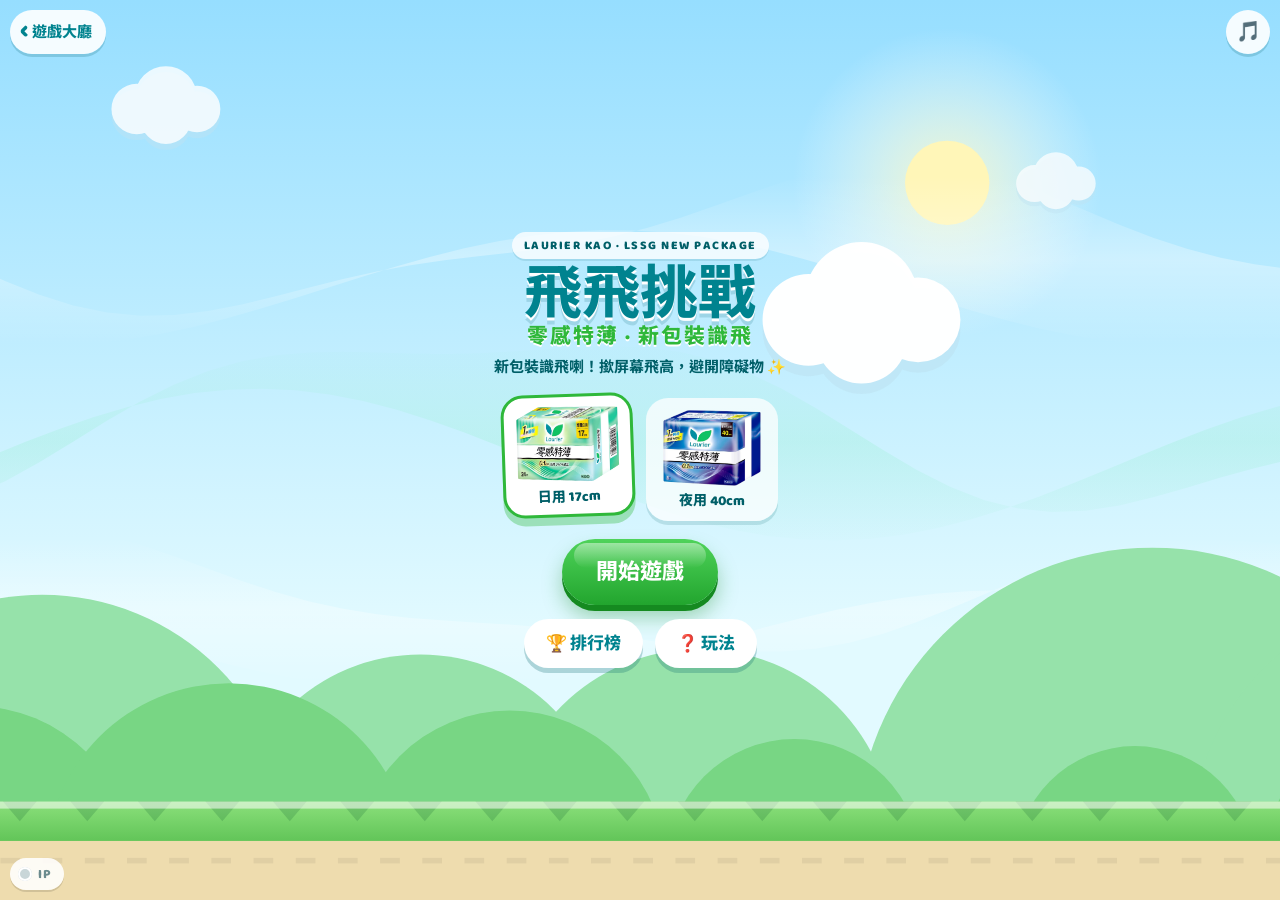
==== fly/index.html @ 9c2f4441 "排行榜每月 1 號重新計，累計積分全年保留 Co-Authored-By: Claude Opus 5.5 <noreply@anthropic.com> Claude-Session: https:" ====
<!doctype html>
<html lang="zh-HK">
<head>
<meta charset="utf-8">
<meta name="viewport" content="width=device-width,initial-scale=1,maximum-scale=1,user-scalable=no,viewport-fit=cover">
<meta name="theme-color" content="#b9ecff">
<title>Laurier 零感特薄 飛飛挑戰</title>
<meta name="description" content="Laurier KAO LSSG New Package 小遊戲：撳屏幕令新包裝飛高，避開障礙物，挑戰排行榜！">
<meta property="og:title" content="Laurier 零感特薄 飛飛挑戰">
<meta property="og:description" content="撳屏幕令 Laurier 新包裝飛高，避開障礙物，衝入十大排行榜！">
<meta property="og:image" content="../shared/assets/new1.png?v=3">
<link rel="icon" href="../shared/assets/leaf.png?v=3">
<link rel="apple-touch-icon" href="../shared/assets/leaf.png?v=3">
<link rel="preconnect" href="https://fonts.googleapis.com">
<link rel="preconnect" href="https://fonts.gstatic.com" crossorigin>
<link href="https://fonts.googleapis.com/css2?family=Baloo+2:wght@600;800&family=Noto+Sans+HK:wght@500;700;900&display=swap" rel="stylesheet">
<link rel="stylesheet" href="../shared/common.css?v=13">
<link rel="stylesheet" href="../shared/ip.css?v=13">
<script src="../shared/ip.js?v=13"></script>
<link rel="stylesheet" href="style.css?v=13">
</head>
<body>
<div class="bubbles" aria-hidden="true"></div>
<canvas id="game" aria-label="遊戲畫面"></canvas>

<a class="home-btn" id="lobby" href="../">遊戲大廳</a>
<button class="icon-btn" id="mute" type="button">🎵</button>

<!-- HUD -->
<div id="hud" hidden>
  <div class="hud-score" id="score">0</div>
  <div class="hud-tip" id="tip">撳屏幕飛高！</div>
</div>

<!-- Home -->
<section class="screen" id="home">
  <img class="ip-art ip-mascot" data-ip-art="mascot.png" alt="">
  <span class="eyebrow">Laurier KAO · LSSG New Package</span>
  <h1 class="game-title">飛飛挑戰<small>零感特薄 · 新包裝識飛</small></h1>
  <p class="tagline">新包裝識飛喇！撳屏幕飛高，避開障礙物 ✨</p>

  <div class="pick" role="radiogroup" aria-label="揀角色">
    <button type="button" class="pick-item on" data-skin="new1" role="radio" aria-checked="true">
      <img src="../shared/assets/new1.png?v=3" alt="零感特薄 17cm 新包裝"><span>日用 17cm</span>
    </button>
    <button type="button" class="pick-item" data-skin="new2" role="radio" aria-checked="false">
      <img src="../shared/assets/new2.png?v=3" alt="零感特薄 40cm 新包裝"><span>夜用 40cm</span>
    </button>
  </div>

  <button class="btn pulse" id="play" type="button">開始遊戲</button>
  <div class="btn-row">
    <button class="btn ghost" id="openLb" type="button">🏆 排行榜</button>
    <button class="btn ghost" id="openHow" type="button">❓ 玩法</button>
  </div>
</section>

<!-- Game over -->
<section class="screen" id="over" hidden>
  <div class="card pop">
    <h2 id="overTitle">Game Over</h2>
    <div class="sub">今次得分</div>
    <div class="big-score" id="finalScore">0</div>
    <div class="sub" id="bestLine">最佳：0</div>

    <form class="submit-form" id="submitForm" novalidate>
      <div class="fields">
        <label for="nick">改個暱稱儲存分數（之後每局自動儲存）</label>
        <input id="nick" name="nick" type="text" maxlength="12" autocomplete="nickname" placeholder="例如：Laurier仔">
        <button class="btn teal small" type="submit">儲存分數 🏆</button>
      </div>
      <p class="form-msg"></p>
    </form>

    <div class="btn-row">
      <button class="btn small" id="again" type="button">再玩一次</button>
      <button class="btn ghost" id="overLb" type="button">排行榜</button>
      <a class="btn ghost" href="../">遊戲大廳</a>
    </div>
  </div>
</section>

<!-- Leaderboard modal -->
<div class="modal" id="lbModal" hidden>
  <div class="card pop">
    <button class="close" type="button" data-close aria-label="關閉">×</button>
    <h2>🏆 本月十大排行榜</h2>
    <div class="sub">零感特薄 · 飛飛挑戰</div>
    <ol class="lb" id="lbList"></ol>
    <p class="lb-note" id="lbNote"></p>
  </div>
</div>

<!-- How to play modal -->
<div class="modal" id="howModal" hidden>
  <div class="card pop how">
    <button class="close" type="button" data-close aria-label="關閉">×</button>
    <h2>點樣玩？</h2>
    <ol>
      <li>👆 撳一下屏幕（或者按空白鍵），新包裝就會拍翼飛高。</li>
      <li>🙌 唔撳就會慢慢跌落嚟。</li>
      <li>🌿 每穿過一組障礙物加 1 分。</li>
      <li>⚡ 越飛越快，空位亦會越嚟越窄！</li>
      <li>🏆 每得 1 分，你嘅累計積分就加 1 分（全年累計）；儲夠積分可以喺遊戲大廳換獎品！</li>
    </ol>
    <button class="btn small" type="button" data-close>明白！</button>
  </div>
</div>

<script src="../shared/config.js?v=13"></script>
<script src="../shared/common.js?v=13"></script>
<script src="game.js?v=13"></script>
</body>
</html>
---- shared/common.css ----
:root {
  --teal: #00838f;
  --teal-dark: #005f68;
  --green: #2fb83a;
  --green-light: #c9f2c4;
  --mint: #e6fbf3;
  --sky: #bfeaff;
  --pink: #ff7eb6;
  --yellow: #ffd84d;
  --ink: #17363a;
  --white: #ffffff;
  --card-shadow: 0 6px 0 rgba(0, 70, 76, .18), 0 14px 30px rgba(0, 70, 76, .18);
  --font: 'Baloo 2', 'Noto Sans HK', 'PingFang HK', 'Microsoft JhengHei', system-ui, sans-serif;
}
* { box-sizing: border-box; -webkit-tap-highlight-color: transparent; }
html, body { margin: 0; height: 100%; }
body {
  font-family: var(--font);
  color: var(--ink);
  background: linear-gradient(180deg, #b9ecff 0%, #e4f9ff 55%, #e9fbe9 100%);
  overflow: hidden;
  overscroll-behavior: none;
  touch-action: manipulation;
  -webkit-user-select: none; user-select: none;
}
button { font-family: inherit; cursor: pointer; }

/* floating decorative bubbles */
.bubbles { position: fixed; inset: 0; pointer-events: none; overflow: hidden; z-index: 0; }
.bubbles span {
  position: absolute; bottom: -60px; border-radius: 50%;
  background: radial-gradient(circle at 30% 30%, #fff, rgba(255,255,255,.35) 45%, rgba(255,255,255,.08) 70%);
  border: 2px solid rgba(255,255,255,.7);
  animation: rise linear infinite;
}
@keyframes rise { to { transform: translateY(-120vh) translateX(30px); } }

.screen {
  position: fixed; inset: 0; z-index: 5;
  display: flex; flex-direction: column; align-items: center; justify-content: center;
  padding: max(16px, env(safe-area-inset-top)) 16px max(16px, env(safe-area-inset-bottom));
  overflow-y: auto;
}
.screen[hidden] { display: none; }

.logo { width: min(150px, 38vw); filter: drop-shadow(0 4px 0 rgba(255,255,255,.9)); }
.title {
  margin: 6px 0 2px; text-align: center; line-height: 1.02;
  font-size: clamp(30px, 9vw, 46px); font-weight: 800; color: var(--teal);
  text-shadow: 0 3px 0 #fff, 0 6px 0 rgba(0, 95, 104, .18);
  letter-spacing: -.5px;
}
.title small { display: block; font-size: .5em; color: var(--green); letter-spacing: 1px; }
.tagline { margin: 4px 0 14px; font-weight: 700; color: var(--teal-dark); text-align: center; font-size: 15px; }

.btn {
  border: 0; border-radius: 999px; padding: 14px 34px;
  font-size: 22px; font-weight: 800; color: #fff;
  background: linear-gradient(180deg, #4fd35a, #22a52e);
  box-shadow: 0 6px 0 #158a20, 0 12px 20px rgba(21, 138, 32, .35);
  transition: transform .08s;
}
.btn:active { transform: translateY(4px); box-shadow: 0 2px 0 #158a20; }
.btn.teal { background: linear-gradient(180deg, #19a7b4, #00838f); box-shadow: 0 6px 0 #005f68, 0 12px 20px rgba(0, 95, 104, .3); }
.btn.teal:active { box-shadow: 0 2px 0 #005f68; }
.btn.ghost { background: #fff; color: var(--teal); box-shadow: 0 5px 0 rgba(0, 95, 104, .25); font-size: 17px; padding: 10px 22px; }
.btn.small { font-size: 17px; padding: 10px 22px; }
.btn:disabled { opacity: .6; }
.btn-row { display: flex; gap: 12px; flex-wrap: wrap; justify-content: center; margin-top: 14px; }

.pulse { animation: pulse 1.4s ease-in-out infinite; }
@keyframes pulse { 50% { transform: scale(1.06); } }

.icon-btn {
  position: fixed; z-index: 30; top: max(10px, env(safe-area-inset-top)); right: 10px;
  width: 44px; height: 44px; border-radius: 50%; border: 0; font-size: 20px;
  background: rgba(255,255,255,.9); box-shadow: 0 3px 0 rgba(0,95,104,.2);
}

.card {
  background: #fff; border-radius: 26px; padding: 18px 18px 16px;
  width: min(380px, 100%); box-shadow: var(--card-shadow); text-align: center;
  border: 3px solid #fff; position: relative;
}
.card h2 { margin: 0 0 4px; font-size: 26px; color: var(--teal); }
.big-score { font-size: 64px; font-weight: 800; line-height: 1; color: var(--green); text-shadow: 0 4px 0 var(--green-light); }
.sub { color: #5a7c80; font-weight: 600; font-size: 14px; }

/* leaderboard list */
.lb { list-style: none; margin: 10px 0 0; padding: 0; text-align: left; }
.lb li {
  display: flex; align-items: center; gap: 10px; padding: 7px 12px; margin-bottom: 5px;
  background: var(--mint); border-radius: 14px; font-weight: 700;
}
.lb li:nth-child(1) { background: #fff4c2; }
.lb li:nth-child(2) { background: #eef2f6; }
.lb li:nth-child(3) { background: #ffe6d4; }
.lb li.me { outline: 3px solid var(--green); }
.lb .rk { width: 28px; text-align: center; font-size: 18px; }
.lb .nm { flex: 1; overflow: hidden; text-overflow: ellipsis; white-space: nowrap; }
.lb .sc { font-size: 20px; color: var(--teal); }
.lb .lb-empty { justify-content: center; color: #6c8b8e; background: transparent; }
.lb-note { font-size: 12px; color: #6c8b8e; margin-top: 8px; }

/* score form */
.submit-form { margin-top: 12px; text-align: left; }
.submit-form label { display: block; font-weight: 700; font-size: 14px; margin: 8px 0 4px; }
.submit-form input[type=text], .submit-form input[type=tel] {
  width: 100%; padding: 11px 14px; font-size: 17px; font-family: inherit;
  border: 2.5px solid #bfe7e0; border-radius: 14px; outline: none; background: #f7fffc;
  -webkit-user-select: text; user-select: text;
}
.submit-form input:focus { border-color: var(--teal); }
.submit-form .agree { display: flex; gap: 8px; align-items: flex-start; font-size: 12px; font-weight: 500; color: #4f6f72; line-height: 1.4; }
.submit-form .agree input { margin-top: 2px; width: 18px; height: 18px; flex: none; }
.submit-form .form-msg { min-height: 20px; font-size: 14px; font-weight: 700; color: #e0527f; text-align: center; margin: 6px 0 0; }
.submit-form.done .form-msg { color: var(--green); }
.submit-form.done .fields { display: none; }
.submit-form button { width: 100%; margin-top: 8px; }

.foot { margin-top: 14px; font-size: 12px; color: #5a7c80; text-align: center; }
.foot a { color: var(--teal); font-weight: 700; }

.modal { position: fixed; inset: 0; z-index: 40; background: rgba(0, 60, 66, .35); display: flex; align-items: center; justify-content: center; padding: 16px; overflow-y: auto; }
.modal[hidden] { display: none; }
.modal .close { position: absolute; top: 8px; right: 10px; border: 0; background: none; font-size: 26px; color: #7aa; }

.pop { animation: pop .35s cubic-bezier(.2, 1.6, .5, 1) both; }
@keyframes pop { from { transform: scale(.6); opacity: 0; } }

/* ---------- brand layer (shared by lobby and games) ---------- */
:root {
  --night: #2b2f8f;
  --night-deep: #1b1d5c;
  --lav: #c9cbf7;
  --glass: rgba(255, 255, 255, .78);
}
body::before {
  /* soft ribbons, like the waves printed on the new pack */
  content: ''; position: fixed; inset: -10% -40%; z-index: 0; pointer-events: none; opacity: .9;
  background:
    radial-gradient(60% 18% at 30% 22%, rgba(255,255,255,.75), transparent 70%),
    radial-gradient(70% 14% at 70% 48%, rgba(120,225,190,.38), transparent 70%),
    radial-gradient(65% 16% at 35% 76%, rgba(255,255,255,.6), transparent 70%);
  animation: drift 16s ease-in-out infinite alternate;
}
@keyframes drift { from { transform: translateX(-4%) rotate(-5deg); } to { transform: translateX(4%) rotate(-2deg); } }

.eyebrow {
  display: inline-block; font-size: 12px; font-weight: 800; letter-spacing: 1.5px; text-transform: uppercase;
  color: var(--teal-dark); background: var(--glass); border-radius: 99px; padding: 4px 12px; margin-bottom: 4px;
  box-shadow: 0 2px 0 rgba(0,95,104,.12);
}
.game-title {
  margin: 4px 0 2px; text-align: center; line-height: 1.05; text-wrap: balance;
  font-size: clamp(38px, 12vw, 58px); font-weight: 800; color: var(--teal);
  text-shadow: 0 3px 0 #fff, 0 7px 0 rgba(0, 95, 104, .16);
}
.game-title small { display: block; font-size: .36em; color: var(--green); letter-spacing: 2px; text-shadow: 0 2px 0 #fff; }

.home-btn {
  position: fixed; z-index: 30; top: max(10px, env(safe-area-inset-top)); left: 10px;
  height: 44px; padding: 0 14px 0 10px; border-radius: 99px; border: 0;
  display: inline-flex; align-items: center; gap: 4px; text-decoration: none;
  font: 800 15px var(--font); color: var(--teal);
  background: rgba(255,255,255,.9); box-shadow: 0 3px 0 rgba(0,95,104,.2);
}
.home-btn::before { content: '‹'; font-size: 26px; line-height: 1; margin-top: -4px; }
.home-btn:active, .icon-btn:active { transform: translateY(2px); }

.card { background: linear-gradient(180deg, #fff, #f4fffb); }
.big-score { animation: pop .45s cubic-bezier(.2, 1.6, .5, 1) both; }
.btn { position: relative; overflow: hidden; }
.btn::after { /* glossy highlight */
  content: ''; position: absolute; left: 8%; right: 8%; top: 4px; height: 38%; border-radius: 99px;
  background: linear-gradient(180deg, rgba(255,255,255,.45), rgba(255,255,255,0)); pointer-events: none;
}
.btn.ghost::after { display: none; }
a:focus-visible, button:focus-visible, input:focus-visible { outline: 3px solid var(--yellow); outline-offset: 2px; }

@media (prefers-reduced-motion: reduce) {
  body::before, .bubbles span, .pulse { animation: none !important; }
}
.home-btn[hidden] { display: none; }

/* ---------- lucky wheel ---------- */
.wheel-modal { z-index: 60; }
.wheel-card { width: min(400px, 100%); }
.wheel-sub { min-height: 20px; margin-bottom: 4px; }
.wheel-wrap { position: relative; width: min(300px, 76vw); aspect-ratio: 1; margin: 8px auto 12px; }
.wheel-canvas { width: 100%; height: 100%; display: block; filter: drop-shadow(0 8px 12px rgba(0,70,76,.25)); }
.wheel-pointer {
  position: absolute; left: 50%; top: -8px; translate: -50% 0; width: 0; height: 0; z-index: 2;
  border-left: 16px solid transparent; border-right: 16px solid transparent; border-top: 30px solid #ff4f8b;
  filter: drop-shadow(0 3px 0 rgba(0,0,0,.18));
}
.wheel-pointer::after { content: ''; position: absolute; left: -7px; top: -30px; width: 14px; height: 14px; border-radius: 50%; background: #fff; }
.wheel-go { width: 70%; }
.wheel-msg { margin: 12px 0 6px; font-weight: 700; line-height: 1.5; color: var(--teal-dark); }
.wheel-result b { font-size: 26px; color: var(--green); }
.wheel-result small { color: #5a7c80; }
.wheel-check { text-align: left; }
.wheel-check label { display: block; font-weight: 700; font-size: 14px; margin: 8px 0 4px; }
.wheel-check input { width: 100%; padding: 11px 14px; font: 600 17px var(--font); border: 2.5px solid #bfe7e0; border-radius: 14px; background: #f7fffc; -webkit-user-select: text; user-select: text; }
.wheel-check button { width: 100%; margin-top: 10px; }
.wheel-check .form-msg { min-height: 20px; font-size: 14px; font-weight: 700; color: #e0527f; text-align: center; margin: 6px 0 0; }
.spin-list { list-style: none; margin: 8px 0 0; padding: 0; text-align: left; }
.spin-list li { display: flex; align-items: center; justify-content: space-between; gap: 10px; padding: 10px 12px; margin-bottom: 6px; background: var(--mint); border-radius: 14px; font-size: 15px; }
.spin-list .btn { padding: 6px 18px; font-size: 15px; }
.spin-list .won { color: var(--green); font-weight: 800; font-size: 13px; text-align: right; }
.spin-list .nope { color: #6c8b8e; font-weight: 700; font-size: 13px; }
.spin-cta { width: 100%; margin-top: 8px; background: linear-gradient(180deg, #ff8fbe, #f0559a); box-shadow: 0 6px 0 #c23b77, 0 12px 20px rgba(194,59,119,.3); }
.spin-cta:active { box-shadow: 0 2px 0 #c23b77; }
.spin-cta[hidden] { display: none; }
.submit-form.done .spin-cta { display: block; }
.confetti { position: absolute; top: 45%; width: 8px; height: 12px; border-radius: 2px; animation: confetti 1.5s ease-out forwards; pointer-events: none; }
@keyframes confetti { to { transform: translate(var(--dx), var(--dy)) rotate(var(--r)); opacity: 0; } }
.wheel-check .agree { display: flex; gap: 8px; align-items: flex-start; font-size: 12px; font-weight: 500; color: #4f6f72; line-height: 1.4; }
.wheel-check .agree input { width: 18px; height: 18px; margin-top: 2px; flex: none; padding: 0; }
.link-btn { display: block; width: 100%; margin-top: 10px; border: 0; background: none; font: 600 13px var(--font); color: var(--teal); text-decoration: underline; }
.submit-form .form-msg .gain { font-size: 22px; color: var(--green); }
.submit-form.done .form-msg { line-height: 1.5; }
---- shared/ip.css ----
/* IP 期間限定版: pink gingham, polka dots, bows and hearts. Only applies when <html class="ip">. */
:root {
  --ip-bow: url("data:image/svg+xml,%3Csvg xmlns='http://www.w3.org/2000/svg' viewBox='0 0 64 40'%3E%3Cpath d='M30 19C22 4 6 2 3 10s6 19 27 11z' fill='%23ff9cc2' stroke='%23e0457b' stroke-width='2.5' stroke-linejoin='round'/%3E%3Cpath d='M34 19C42 4 58 2 61 10s-6 19-27 11z' fill='%23ff9cc2' stroke='%23e0457b' stroke-width='2.5' stroke-linejoin='round'/%3E%3Cpath d='M28 22l-9 15h8l5-8 5 8h8l-9-15z' fill='%23ff9cc2' stroke='%23e0457b' stroke-width='2.5' stroke-linejoin='round'/%3E%3Ccircle cx='32' cy='20' r='6.5' fill='%23ffc4da' stroke='%23e0457b' stroke-width='2.5'/%3E%3Cpath d='M12 9c4-2 8 0 11 4' stroke='%23fff' stroke-width='2' fill='none' stroke-linecap='round' opacity='.8'/%3E%3C/svg%3E");
  --ip-heart: url("data:image/svg+xml,%3Csvg xmlns='http://www.w3.org/2000/svg' viewBox='0 0 32 30'%3E%3Cpath d='M16 29S1 19.5 1 9.5C1 4.8 4.6 1 9 1c3 0 5.6 1.7 7 4.2C17.4 2.7 20 1 23 1c4.4 0 8 3.8 8 8.5C31 19.5 16 29 16 29z' fill='%23ff8fb8'/%3E%3Cellipse cx='9' cy='8' rx='3.5' ry='2.2' fill='%23fff' opacity='.7' transform='rotate(-30 9 8)'/%3E%3C/svg%3E");
}

/* --- the switch (always visible) --- */
.ip-switch {
  position: fixed; z-index: 70; left: max(10px, env(safe-area-inset-left)); bottom: max(10px, env(safe-area-inset-bottom));
  display: inline-flex; align-items: center; gap: 6px; height: 32px; padding: 0 12px 0 8px; border: 0; border-radius: 99px;
  font: 800 13px var(--font); letter-spacing: 1px; color: #6c8b8e; background: rgba(255,255,255,.88);
  box-shadow: 0 2px 0 rgba(0,0,0,.12); cursor: pointer;
}
.ip-switch .ip-dot { width: 14px; height: 14px; border-radius: 50%; background: #c9d6d8; box-shadow: inset 0 0 0 2px #fff; }
.ip-switch.on { color: #fff; background: linear-gradient(180deg, #ff8fbe, #e0457b); box-shadow: 0 2px 0 #b8325f; }
.ip-switch.on .ip-dot { background: #fff; }

/* artwork slots: only in IP mode */
.ip-art, .ip-only { display: none !important; }
html.ip .ip-art, html.ip .ip-only { display: revert !important; }

/* --- palette --- */
html.ip {
  --teal: #e0457b; --teal-dark: #b8325f; --green: #ff5c9a; --green-light: #ffd3e4;
  --mint: #fff0f6; --sky: #ffe3ef; --pink: #ff7eb6; --glass: rgba(255,255,255,.82);
  --card-shadow: 0 6px 0 rgba(184,50,95,.18), 0 14px 30px rgba(184,50,95,.18);
  background: #ffe9f2;
}
html.ip body {
  color: #5b2a3f;
  background:
    radial-gradient(circle, rgba(255,255,255,.75) 2.2px, transparent 2.6px) 0 0 / 22px 22px,
    linear-gradient(180deg, #ffd6e7 0%, #ffeaf3 55%, #fff6fa 100%);
}
html.ip body::before {
  background:
    radial-gradient(60% 18% at 30% 22%, rgba(255,255,255,.7), transparent 70%),
    radial-gradient(70% 14% at 70% 48%, rgba(255,160,200,.35), transparent 70%),
    radial-gradient(65% 16% at 35% 76%, rgba(255,255,255,.55), transparent 70%);
}
html.ip body.hub::after { background: radial-gradient(circle, rgba(255,255,255,.75) 2.2px, transparent 2.6px) 0 0 / 22px 22px, linear-gradient(180deg, #ffd6e7 0%, #ffeaf3 55%, #fff6fa 100%); }

/* floating bubbles become hearts */
html.ip .bubbles span { border: 0; border-radius: 0; background: var(--ip-heart) center / contain no-repeat; opacity: .75; }

/* titles */
html.ip .title, html.ip .game-title { color: #e0457b; text-shadow: 0 3px 0 #fff, 0 7px 0 rgba(184,50,95,.16); }
html.ip .title small, html.ip .game-title small { color: #ff5c9a; }
html.ip .eyebrow { color: #b8325f; }
html.ip .eyebrow::after { content: ' · 期間限定'; color: #ff5c9a; }
html.ip .eyebrow { position: relative; padding-left: 38px; }
html.ip .eyebrow::before { content: ''; position: absolute; left: 8px; top: 50%; width: 24px; height: 16px; translate: 0 -50%; background: var(--ip-bow) center / contain no-repeat; }

/* buttons */
html.ip .btn { background: linear-gradient(180deg, #ff8fbe, #f0559a); box-shadow: 0 6px 0 #c23b77, 0 12px 20px rgba(194,59,119,.32); }
html.ip .btn:active { box-shadow: 0 2px 0 #c23b77; }
html.ip .btn.teal { background: linear-gradient(180deg, #f06aa5, #d23f78); box-shadow: 0 6px 0 #a52c5c, 0 12px 20px rgba(165,44,92,.3); }
html.ip .btn.ghost { background: #fff; color: #e0457b; box-shadow: 0 5px 0 rgba(184,50,95,.22); }
html.ip .home-btn, html.ip .icon-btn { color: #e0457b; box-shadow: 0 3px 0 rgba(184,50,95,.22); }

/* cards and modals: white with a pink gingham band and a bow on top */
html.ip .card {
  background:
    linear-gradient(rgba(255,255,255,.94), rgba(255,255,255,.94)) padding-box,
    repeating-linear-gradient(0deg, rgba(255,143,184,.35) 0 8px, transparent 8px 16px),
    repeating-linear-gradient(90deg, rgba(255,143,184,.35) 0 8px, #fff 8px 16px);
  border: 6px solid transparent; background-clip: padding-box, border-box, border-box;
}
html.ip .card::before {
  content: ''; position: absolute; left: 50%; top: -24px; width: 60px; height: 38px; translate: -50% 0; z-index: 1;
  background: var(--ip-bow) center / contain no-repeat; pointer-events: none;
}
html.ip .modal { background: rgba(120,30,70,.3); }
html.ip #over { background: rgba(120,30,70,.25); }

/* leaderboard */
html.ip .lb li { background: #fff0f6; }
html.ip .lb li:nth-child(1) { background: #ffe1ee; }
html.ip .lb li:nth-child(2) { background: #fff3f8; }
html.ip .lb li:nth-child(3) { background: #ffeef1; }
html.ip .lb li.me { outline-color: #ff5c9a; }
html.ip .lb .sc { color: #e0457b; }
html.ip .big-score { color: #ff5c9a; text-shadow: 0 4px 0 #ffd3e4; }
html.ip .submit-form input[type=text] { border-color: #ffc4da; background: #fff8fb; }
html.ip .submit-form input:focus { border-color: #e0457b; }
html.ip .spin-list li { background: #fff0f6; }

/* ---------- lobby ---------- */
html.ip .hero { position: relative; }
html.ip .ip-badge {
  display: inline-block !important; margin: 0 0 6px; padding: 5px 16px 5px 34px; border-radius: 99px;
  font-weight: 800; font-size: 14px; letter-spacing: 1px; color: #fff;
  background: var(--ip-heart) 10px center / 18px no-repeat, linear-gradient(180deg, #ff8fbe, #e0457b);
  box-shadow: 0 3px 0 #b8325f;
}
html.ip .ip-mascot { display: block !important; width: min(170px, 44vw); margin: -6px auto 4px; filter: drop-shadow(0 8px 10px rgba(184,50,95,.25)); }
html.ip .chips li { color: #b8325f; box-shadow: 0 3px 0 rgba(184,50,95,.14); }
html.ip .chips b { color: #ff5c9a; }
html.ip .sec-title { color: #b8325f; }
html.ip .game-card { border-color: #fff; box-shadow: 0 6px 0 rgba(184,50,95,.16), 0 14px 26px rgba(184,50,95,.16); }
html.ip .g-fly { background: repeating-linear-gradient(0deg, rgba(255,255,255,.35) 0 10px, transparent 10px 20px), repeating-linear-gradient(90deg, rgba(255,255,255,.35) 0 10px, transparent 10px 20px), linear-gradient(135deg, #ffd9e8, #ffb3d0); }
html.ip .g-match { background: radial-gradient(circle, rgba(255,255,255,.7) 2.5px, transparent 3px) 0 0 / 18px 18px, linear-gradient(135deg, #ffe9f2, #ffc4dc); }
html.ip .g-stack { background: repeating-linear-gradient(90deg, rgba(255,255,255,.45) 0 12px, transparent 12px 24px), linear-gradient(135deg, #ffe0ee, #f7b7d6); }
html.ip .game-card h3, html.ip .g-match h3, html.ip .g-stack h3 { color: #c2386c; }
html.ip .game-card::after { content: ''; position: absolute; right: 10px; top: 8px; width: 34px; height: 22px; background: var(--ip-bow) center / contain no-repeat; }
html.ip .go { background: linear-gradient(180deg, #ff8fbe, #f0559a); box-shadow: 0 5px 0 #c23b77, 0 10px 16px rgba(194,59,119,.3); }
html.ip .g-fly .wing { border-color: #e0457b; }
html.ip .tabs { box-shadow: 0 3px 0 rgba(184,50,95,.12); }
html.ip .tab { color: #b8325f; }
html.ip .tab.on { background: linear-gradient(180deg, #ff8fbe, #e0457b); box-shadow: 0 3px 0 #b8325f; }
html.ip .board-sec { position: relative; }
html.ip .ip-corner { display: block !important; position: absolute; right: -4px; top: -26px; width: 82px; pointer-events: none; }

/* ---------- fly ---------- */
html.ip .pick-item { color: #b8325f; }
html.ip .pick-item.on { border-color: #ff5c9a; box-shadow: 0 8px 0 rgba(255,92,154,.3); }
html.ip .hud-score { text-shadow: 0 4px 0 #e0457b, 0 0 2px #e0457b, 3px 0 0 #e0457b, -3px 0 0 #e0457b, 0 -3px 0 #e0457b; }
html.ip .hud-tip, html.ip .hud-sub { color: #e0457b; }

/* ---------- match ---------- */
html.ip .howto, html.ip .hud-box { box-shadow: 0 4px 0 rgba(184,50,95,.14); }
html.ip .hud-box { background: linear-gradient(180deg, #fff, #fff0f6); }
html.ip .hud-box .val, html.ip #timeText, html.ip .howto-cap { color: #e0457b; }
html.ip .timebar i { background: linear-gradient(90deg, #ff8fbe, #ffc4da); }
html.ip .board {
  background: radial-gradient(circle, rgba(255,255,255,.8) 2.5px, transparent 3px) 0 0 / 20px 20px, linear-gradient(160deg, rgba(255,214,231,.85), rgba(255,236,244,.75));
  box-shadow: inset 0 0 0 3px rgba(255,255,255,.95), 0 8px 0 rgba(184,50,95,.16), 0 22px 44px rgba(184,50,95,.2);
}
html.ip .cell-bg { background: rgba(255,255,255,.6); }
html.ip .t0 .face { background: linear-gradient(160deg, #ffffff, #ffd9e8); }
html.ip .t1 .face { background: linear-gradient(160deg, #fff4fa, #f6c5e0); }
html.ip .t2 .face { background: linear-gradient(160deg, #ffffff, #ffe6cf); }
html.ip .t3 .face { background: linear-gradient(160deg, #ffffff, #e9e2ff); }
html.ip .t4 .face { background: linear-gradient(160deg, #ffffff, #dff5ea); }
html.ip .tile.new-pack .face::after, html.ip .tile-demo.t-new::after, html.ip .new-tag { background: linear-gradient(180deg, #ff8fbe, #e0457b); }
html.ip .tile-demo { background: linear-gradient(160deg, #ffffff, #ffd9e8); }
html.ip .tagline b { color: #ff5c9a; }
html.ip #play-screen.hurry::after { box-shadow: inset 0 0 60px 10px rgba(224,69,123,.55); }

/* ---------- stack ---------- */
html.ip .demo img { filter: drop-shadow(0 3px 0 rgba(184,50,95,.18)); }

/* ---------- lucky wheel ---------- */
html.ip .wheel-pointer { border-top-color: #e0457b; }
html.ip .spin-banner { background: repeating-linear-gradient(0deg, rgba(255,255,255,.3) 0 9px, transparent 9px 18px), repeating-linear-gradient(90deg, rgba(255,255,255,.3) 0 9px, transparent 9px 18px), linear-gradient(135deg, #ffd3e6, #ffa9cd); }
html.ip .ip-win { display: block !important; width: 120px; margin: 0 auto -6px; }
.screen .ip-mascot, html.ip .screen .ip-mascot { width: min(120px, 30vw) !important; margin: 0 auto 2px !important; }

/* IP character peeking over the match-3 board */
html.ip .ip-peek { display: block !important; position: absolute; z-index: 6; right: -10px; top: -60px; width: 74px; pointer-events: none; filter: drop-shadow(0 4px 4px rgba(184,50,95,.25)); }
html.ip .hud { position: relative; z-index: 7; }
/* IP character on the game-over card */
html.ip #over .card::after { content: ''; position: absolute; left: -18px; bottom: -14px; width: 84px; height: 72px; background: url('ip/win.png') center / contain no-repeat; pointer-events: none; }
html.ip .t5 .face { background: linear-gradient(160deg, #f2fbff, #b9e3fb); }
html.ip .t5 .face img { width: 96%; height: 96%; }
---- fly/style.css ----
#game { position: fixed; inset: 0; width: 100%; height: 100%; display: block; z-index: 1; }

#hud { position: fixed; left: 0; right: 0; top: max(14px, env(safe-area-inset-top)); z-index: 10; text-align: center; pointer-events: none; }
.hud-score {
  font-size: 64px; font-weight: 800; color: #fff; line-height: 1;
  text-shadow: 0 4px 0 var(--teal), 0 0 2px var(--teal), 3px 0 0 var(--teal), -3px 0 0 var(--teal), 0 -3px 0 var(--teal);
}
.hud-tip { margin-top: 44vh; font-size: 22px; font-weight: 800; color: var(--teal); text-shadow: 0 2px 0 #fff; animation: pulse 1s infinite; }
.hud-tip[hidden] { display: none; }

#home { background: transparent; }
.pick { display: flex; gap: 12px; margin: 4px 0 18px; }
.pick-item {
  border: 3px solid transparent; background: rgba(255,255,255,.75); border-radius: 22px;
  padding: 8px 10px 6px; width: 132px; display: flex; flex-direction: column; align-items: center; gap: 2px;
  font-weight: 800; color: var(--teal-dark); font-size: 14px;
  box-shadow: 0 4px 0 rgba(0,95,104,.15); transition: transform .15s;
}
.pick-item img { width: 100%; height: 78px; object-fit: contain; }
.pick-item.on { border-color: var(--green); background: #fff; transform: translateY(-4px) rotate(-2deg); box-shadow: 0 8px 0 rgba(47,184,58,.35); }
.pick-item.on img { animation: bob 1.2s ease-in-out infinite; }
@keyframes bob { 50% { transform: translateY(-5px); } }

.how ol { text-align: left; padding-left: 4px; list-style: none; line-height: 1.55; font-weight: 600; margin: 10px 0 14px; }
.how li { margin-bottom: 6px; }

#over { background: rgba(0, 60, 66, .28); }
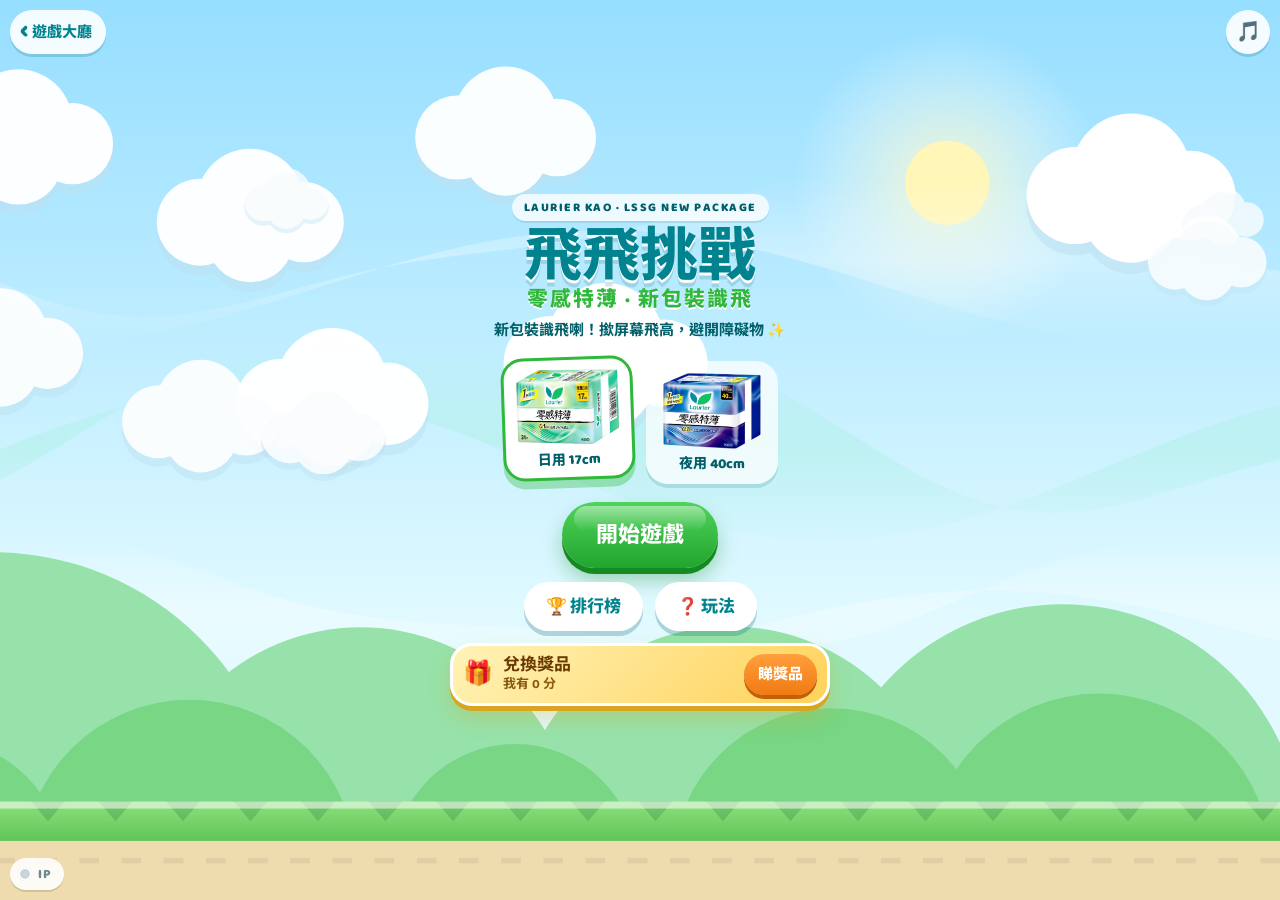
==== commit 10a91a00: "加「兌換獎品」掣：大廳頂部、三款遊戲開始畫面同結算畫面，撳入去睇獎品同所需分數 Co-Authored-By: Claude Opus 5.5 <noreply@anthropic.com> Clau" ====
--- a/fly/index.html
+++ b/fly/index.html
@@ -14,10 +14,10 @@
 <link rel="preconnect" href="https://fonts.googleapis.com">
 <link rel="preconnect" href="https://fonts.gstatic.com" crossorigin>
 <link href="https://fonts.googleapis.com/css2?family=Baloo+2:wght@600;800&family=Noto+Sans+HK:wght@500;700;900&display=swap" rel="stylesheet">
-<link rel="stylesheet" href="../shared/common.css?v=13">
-<link rel="stylesheet" href="../shared/ip.css?v=13">
-<script src="../shared/ip.js?v=13"></script>
-<link rel="stylesheet" href="style.css?v=13">
+<link rel="stylesheet" href="../shared/common.css?v=14">
+<link rel="stylesheet" href="../shared/ip.css?v=14">
+<script src="../shared/ip.js?v=14"></script>
+<link rel="stylesheet" href="style.css?v=14">
 </head>
 <body>
 <div class="bubbles" aria-hidden="true"></div>
@@ -53,6 +53,11 @@
     <button class="btn ghost" id="openLb" type="button">🏆 排行榜</button>
     <button class="btn ghost" id="openHow" type="button">❓ 玩法</button>
   </div>
+  <button class="rewards-btn small" type="button" data-rewards>
+    <span class="rb-icon" aria-hidden="true">🎁</span>
+    <span class="rb-text"><b>兌換獎品</b><small>我有 <span data-pts>0 分</span></small></span>
+    <span class="rb-go">睇獎品</span>
+  </button>
 </section>
 
 <!-- Game over -->
@@ -75,6 +80,7 @@
     <div class="btn-row">
       <button class="btn small" id="again" type="button">再玩一次</button>
       <button class="btn ghost" id="overLb" type="button">排行榜</button>
+      <button class="btn ghost" type="button" data-rewards>🎁 兌換獎品</button>
       <a class="btn ghost" href="../">遊戲大廳</a>
     </div>
   </div>
@@ -107,8 +113,9 @@
   </div>
 </div>
 
-<script src="../shared/config.js?v=13"></script>
-<script src="../shared/common.js?v=13"></script>
-<script src="game.js?v=13"></script>
+<script src="../shared/config.js?v=14"></script>
+<script src="../shared/common.js?v=14"></script>
+<script src="../shared/rewards.js?v=14"></script>
+<script src="game.js?v=14"></script>
 </body>
 </html>
--- a/shared/common.css
+++ b/shared/common.css
@@ -220,3 +220,50 @@
 .link-btn { display: block; width: 100%; margin-top: 10px; border: 0; background: none; font: 600 13px var(--font); color: var(--teal); text-decoration: underline; }
 .submit-form .form-msg .gain { font-size: 22px; color: var(--green); }
 .submit-form.done .form-msg { line-height: 1.5; }
+
+/* ---------- points and rewards ---------- */
+.wallet-card { width: 100%; text-align: left; padding: 16px 14px 12px; }
+.pts-row { display: flex; align-items: baseline; gap: 6px; }
+.pts-row .pts { font-size: 54px; line-height: 1; font-weight: 800; color: var(--green); text-shadow: 0 3px 0 var(--green-light); font-variant-numeric: tabular-nums; }
+.pts-row span { font-weight: 800; color: var(--teal-dark); font-size: 18px; }
+.pts-next { margin: 6px 0 8px; font-weight: 700; font-size: 14px; color: var(--teal-dark); }
+.pts-bar { height: 12px; border-radius: 99px; background: var(--mint); overflow: hidden; box-shadow: inset 0 1px 2px rgba(0,0,0,.08); }
+.pts-bar i { display: block; height: 100%; width: 0; border-radius: 99px; background: linear-gradient(90deg, var(--green), #a6e86b); transition: width .6s ease; }
+.tiers { list-style: none; margin: 12px 0 0; padding: 0; display: flex; flex-direction: column; gap: 6px; }
+.tiers li { display: flex; align-items: center; gap: 10px; padding: 9px 10px; border-radius: 14px; background: var(--mint); }
+.tiers li.ready { background: #fff4c2; }
+.t-tier { flex: none; padding: 2px 8px; border-radius: 8px; font-size: 11.5px; font-weight: 800; color: #fff; background: var(--teal); white-space: nowrap; }
+.t-info { flex: 1; min-width: 0; display: flex; flex-direction: column; line-height: 1.25; }
+.t-info b { font-size: 15px; }
+.t-info small { font-size: 12px; font-weight: 700; color: #5a7c80; }
+.tiers .btn { flex: none; padding: 6px 16px; font-size: 15px; }
+.t-wait { flex: none; font-size: 12.5px; font-weight: 700; color: #6c8b8e; }
+.t-done { flex: none; font-size: 13px; font-weight: 800; color: var(--green); }
+.redeem-what { display: flex; align-items: center; justify-content: center; gap: 8px; margin: 8px 0 0; font-size: 18px; }
+.redeem-ok { font-weight: 700; line-height: 1.6; }
+.redeem-ok b { font-size: 22px; color: var(--green); }
+.pts-label { font-weight: 800; font-size: 13px; color: #5a7c80; margin-right: 4px; align-self: center; }
+.rewards-card { width: min(400px, 100%); text-align: left; }
+.rewards-card h2 { text-align: center; }
+.rewards-card .pts-row .pts { font-size: 46px; }
+
+/* 兌換獎品 button */
+.rewards-btn {
+  width: min(380px, 100%); display: flex; align-items: center; gap: 10px; text-align: left; margin-top: 14px; padding: 10px 12px;
+  border: 3px solid #fff; border-radius: 22px; font-family: var(--font); color: #6b3a00; cursor: pointer;
+  background: linear-gradient(135deg, #fff3b8, #ffd25a); box-shadow: 0 5px 0 #d9a520, 0 12px 22px rgba(217,165,32,.3);
+}
+.rewards-btn:active { transform: translateY(3px); box-shadow: 0 2px 0 #d9a520; }
+.rewards-btn .rb-icon { font-size: 30px; animation: rbWiggle 2s ease-in-out infinite; }
+@keyframes rbWiggle { 0%, 80%, 100% { rotate: 0deg; } 85% { rotate: -12deg; } 90% { rotate: 12deg; } 95% { rotate: -6deg; } }
+.rewards-btn .rb-text { flex: 1; min-width: 0; display: flex; flex-direction: column; line-height: 1.2; }
+.rewards-btn .rb-text b { font-size: 20px; }
+.rewards-btn .rb-text small { font-size: 13px; font-weight: 700; color: #8a5a10; }
+.rewards-btn .rb-go { flex: none; padding: 8px 14px; border-radius: 99px; font-weight: 800; font-size: 15px; color: #fff; background: linear-gradient(180deg, #ff9f3d, #f07a12); box-shadow: 0 4px 0 #c25f08; }
+.rewards-btn.small { margin-top: 12px; padding: 8px 10px; }
+.rewards-btn.small .rb-icon { font-size: 24px; }
+.rewards-btn.small .rb-text b { font-size: 17px; }
+html.ip .rewards-btn { color: #7a1d4a; background: linear-gradient(135deg, #fff0f6, #ffc4dc); box-shadow: 0 5px 0 #e0789f, 0 12px 22px rgba(224,120,159,.3); }
+html.ip .rewards-btn .rb-text small { color: #9a4a6c; }
+html.ip .rewards-btn .rb-go { background: linear-gradient(180deg, #ff8fbe, #e0457b); box-shadow: 0 4px 0 #b8325f; }
+@media (prefers-reduced-motion: reduce) { .rewards-btn .rb-icon { animation: none; } }
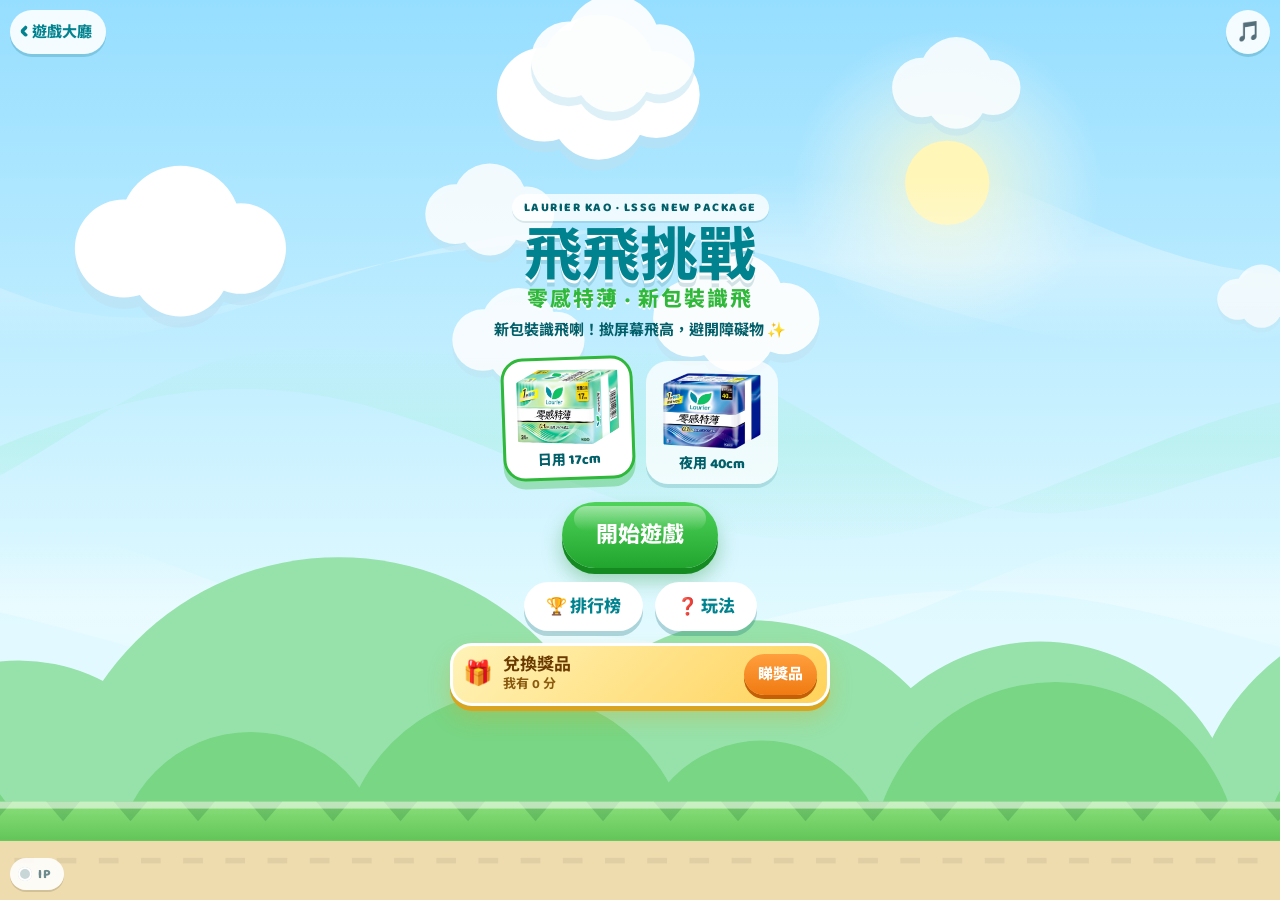
==== commit 65b2a888: "排行榜同一個暱稱只顯示最高分（網頁即時生效，Apps Script 亦同步） Co-Authored-By: Claude Opus 5.5 <noreply@anthropic.com> Claud" ====
--- a/fly/index.html
+++ b/fly/index.html
@@ -114,7 +114,7 @@
 </div>
 
 <script src="../shared/config.js?v=14"></script>
-<script src="../shared/common.js?v=14"></script>
+<script src="../shared/common.js?v=15"></script>
 <script src="../shared/rewards.js?v=14"></script>
 <script src="game.js?v=14"></script>
 </body>
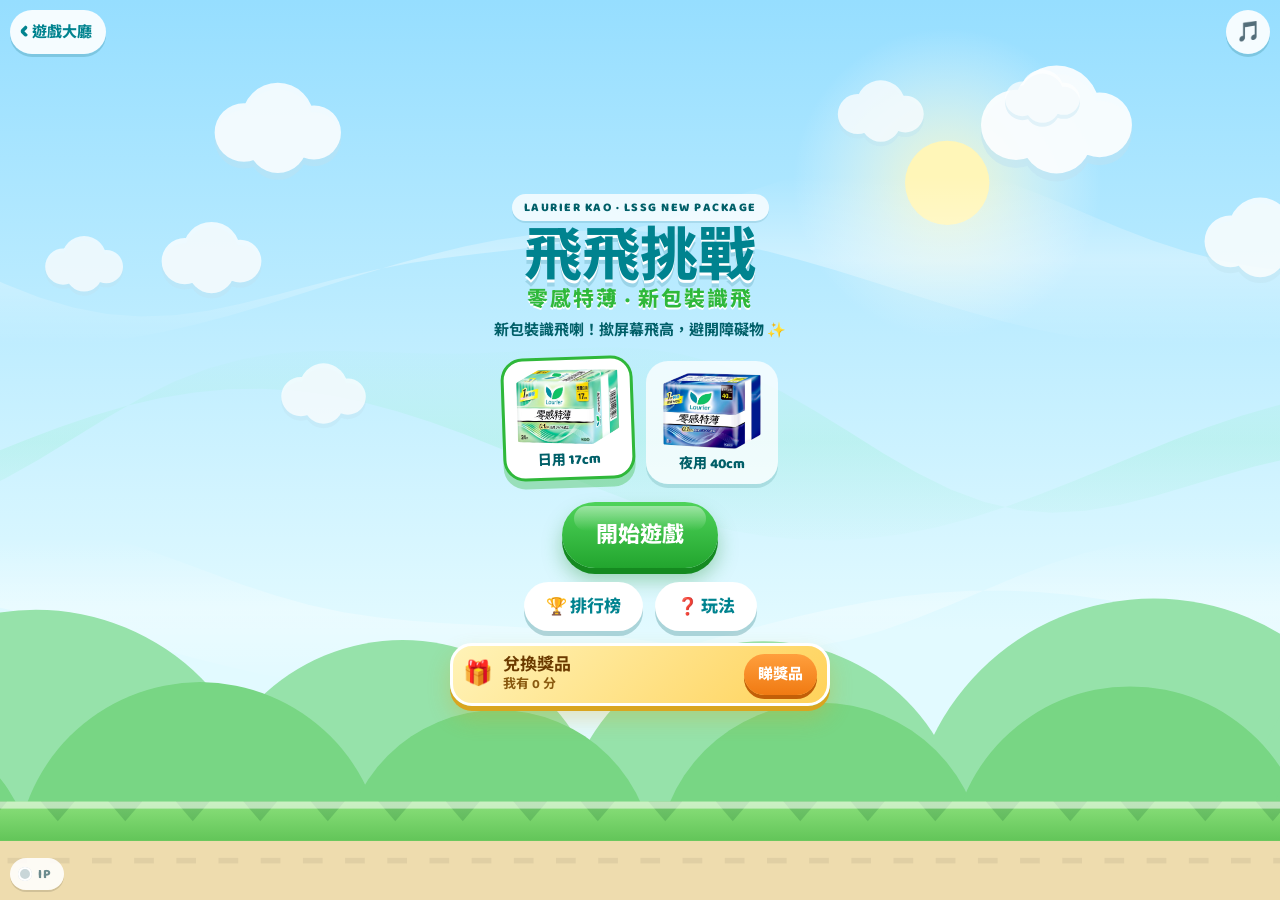
==== commit c47715ea: "結算畫面加「分享成績到 IG」：卡通打卡圖（Kao、Laurier、新包裝、分數、QR code）；Apps Script 加一次性清理舊測試紀錄 Co-Authored-By: Claude Opu" ====
--- a/fly/index.html
+++ b/fly/index.html
@@ -14,10 +14,10 @@
 <link rel="preconnect" href="https://fonts.googleapis.com">
 <link rel="preconnect" href="https://fonts.gstatic.com" crossorigin>
 <link href="https://fonts.googleapis.com/css2?family=Baloo+2:wght@600;800&family=Noto+Sans+HK:wght@500;700;900&display=swap" rel="stylesheet">
-<link rel="stylesheet" href="../shared/common.css?v=14">
-<link rel="stylesheet" href="../shared/ip.css?v=14">
-<script src="../shared/ip.js?v=14"></script>
-<link rel="stylesheet" href="style.css?v=14">
+<link rel="stylesheet" href="../shared/common.css?v=16">
+<link rel="stylesheet" href="../shared/ip.css?v=16">
+<script src="../shared/ip.js?v=16"></script>
+<link rel="stylesheet" href="style.css?v=16">
 </head>
 <body>
 <div class="bubbles" aria-hidden="true"></div>
@@ -67,6 +67,7 @@
     <div class="sub">今次得分</div>
     <div class="big-score" id="finalScore">0</div>
     <div class="sub" id="bestLine">最佳：0</div>
+    <button class="btn share-btn" type="button" data-share>📸 分享成績到 IG</button>
 
     <form class="submit-form" id="submitForm" novalidate>
       <div class="fields">
@@ -113,9 +114,10 @@
   </div>
 </div>
 
-<script src="../shared/config.js?v=14"></script>
-<script src="../shared/common.js?v=15"></script>
-<script src="../shared/rewards.js?v=14"></script>
-<script src="game.js?v=14"></script>
+<script src="../shared/config.js?v=16"></script>
+<script src="../shared/common.js?v=16"></script>
+<script src="../shared/share.js?v=16"></script>
+<script src="../shared/rewards.js?v=16"></script>
+<script src="game.js?v=16"></script>
 </body>
 </html>
--- a/shared/common.css
+++ b/shared/common.css
@@ -267,3 +267,18 @@
 html.ip .rewards-btn .rb-text small { color: #9a4a6c; }
 html.ip .rewards-btn .rb-go { background: linear-gradient(180deg, #ff8fbe, #e0457b); box-shadow: 0 4px 0 #b8325f; }
 @media (prefers-reduced-motion: reduce) { .rewards-btn .rb-icon { animation: none; } }
+
+/* 分享成績 */
+.share-btn { display: block; width: 100%; margin: 12px 0 2px; font-size: 19px; padding: 12px 18px;
+  background: linear-gradient(135deg, #feda75, #fa7e1e 30%, #d62976 60%, #962fbf 85%, #4f5bd5); box-shadow: 0 6px 0 #8a2470, 0 12px 20px rgba(150,47,191,.3); }
+.share-btn:active { box-shadow: 0 2px 0 #8a2470; }
+.share-btn[hidden] { display: none; }
+html.ip .share-btn { background: linear-gradient(135deg, #feda75, #fa7e1e 30%, #d62976 60%, #962fbf 85%, #4f5bd5); box-shadow: 0 6px 0 #8a2470; }
+.share-modal { z-index: 65; }
+.share-card { width: min(420px, 100%); }
+.share-preview { display: flex; justify-content: center; margin: 8px 0 10px; min-height: 120px; align-items: center; }
+.share-preview img { width: min(250px, 62vw); aspect-ratio: 9 / 16; border-radius: 16px; box-shadow: 0 8px 22px rgba(0,60,70,.25); -webkit-user-select: auto; user-select: auto; -webkit-touch-callout: default; }
+.share-actions { display: flex; flex-direction: column; gap: 10px; }
+.share-actions .btn { width: 100%; font-size: 18px; padding: 12px 16px; text-align: center; text-decoration: none; }
+.share-actions [data-act=share] { background: linear-gradient(135deg, #feda75, #fa7e1e 30%, #d62976 60%, #962fbf 85%, #4f5bd5); box-shadow: 0 6px 0 #8a2470; }
+.share-msg { text-align: center; color: var(--teal-dark) !important; font-weight: 700; font-size: 13.5px; min-height: 18px; }
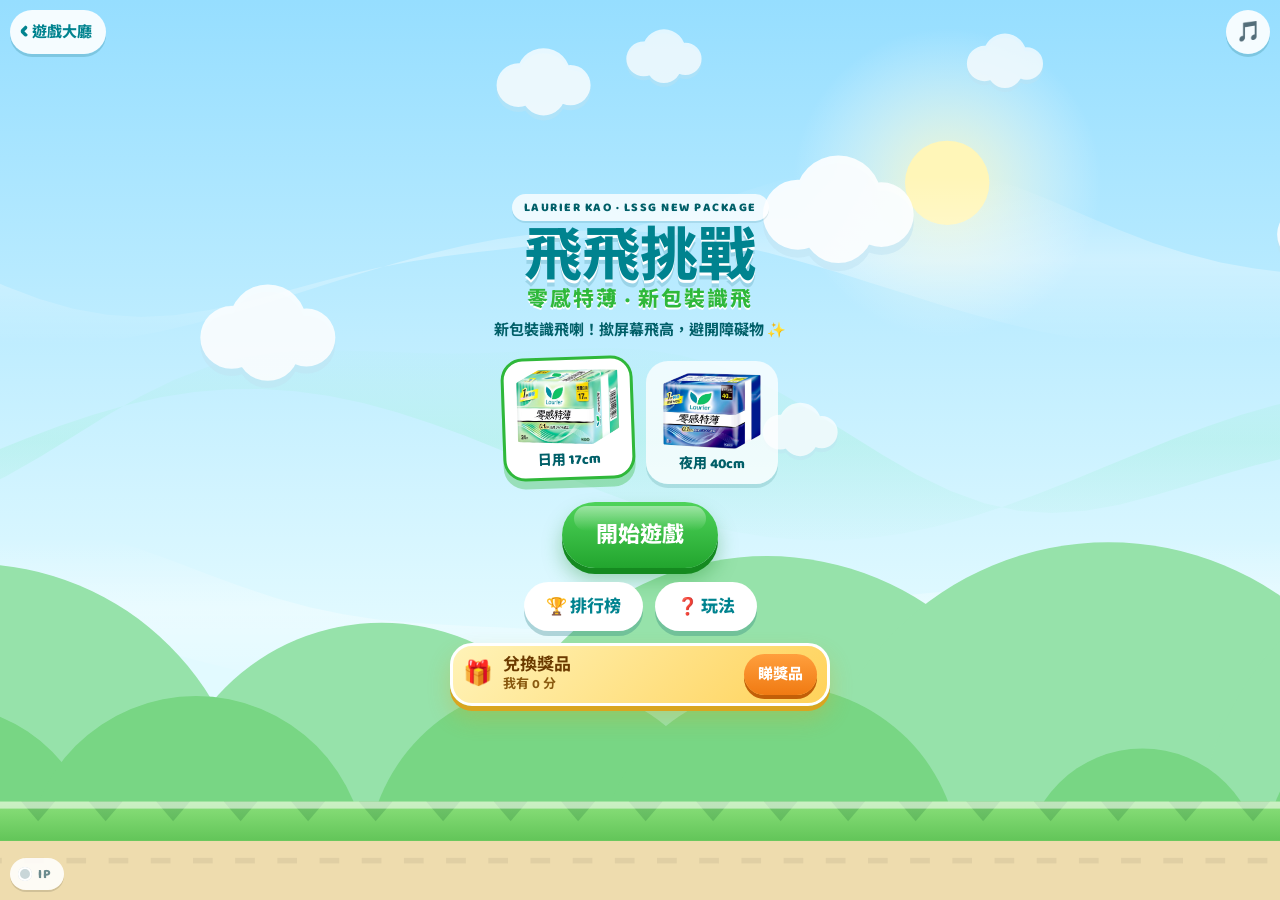
==== commit c3cce13b: "打卡圖：網址改做「掃 QR code 即刻玩」，避免文字蓋住 QR code Co-Authored-By: Claude Opus 5.5 <noreply@anthropic.com> Claud" ====
--- a/fly/index.html
+++ b/fly/index.html
@@ -116,7 +116,7 @@
 
 <script src="../shared/config.js?v=16"></script>
 <script src="../shared/common.js?v=16"></script>
-<script src="../shared/share.js?v=16"></script>
+<script src="../shared/share.js?v=17"></script>
 <script src="../shared/rewards.js?v=16"></script>
 <script src="game.js?v=16"></script>
 </body>
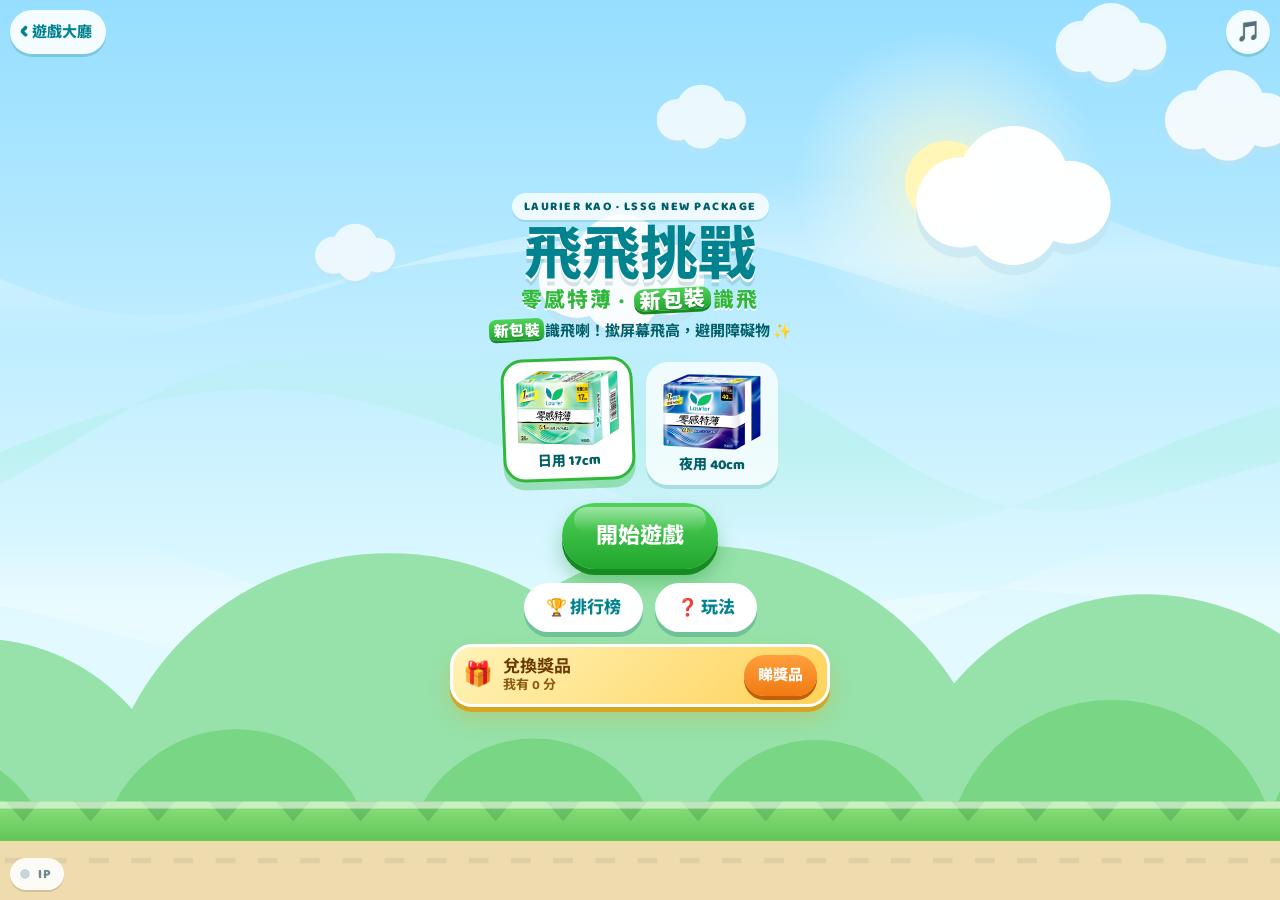
==== commit f9838548: "第一次玩每款遊戲先介紹零感特薄新包裝（聚光燈新手教學，之後唔再出現）；大廳「新包裝」字眼加大加粗 Co-Authored-By: Claude Opus 5.5 <noreply@anthropic." ====
--- a/fly/index.html
+++ b/fly/index.html
@@ -14,10 +14,10 @@
 <link rel="preconnect" href="https://fonts.googleapis.com">
 <link rel="preconnect" href="https://fonts.gstatic.com" crossorigin>
 <link href="https://fonts.googleapis.com/css2?family=Baloo+2:wght@600;800&family=Noto+Sans+HK:wght@500;700;900&display=swap" rel="stylesheet">
-<link rel="stylesheet" href="../shared/common.css?v=16">
-<link rel="stylesheet" href="../shared/ip.css?v=16">
-<script src="../shared/ip.js?v=16"></script>
-<link rel="stylesheet" href="style.css?v=16">
+<link rel="stylesheet" href="../shared/common.css?v=19">
+<link rel="stylesheet" href="../shared/ip.css?v=18">
+<script src="../shared/ip.js?v=18"></script>
+<link rel="stylesheet" href="style.css?v=18">
 </head>
 <body>
 <div class="bubbles" aria-hidden="true"></div>
@@ -36,8 +36,8 @@
 <section class="screen" id="home">
   <img class="ip-art ip-mascot" data-ip-art="mascot.png" alt="">
   <span class="eyebrow">Laurier KAO · LSSG New Package</span>
-  <h1 class="game-title">飛飛挑戰<small>零感特薄 · 新包裝識飛</small></h1>
-  <p class="tagline">新包裝識飛喇！撳屏幕飛高，避開障礙物 ✨</p>
+  <h1 class="game-title">飛飛挑戰<small>零感特薄 · <b class="np">新包裝</b>識飛</small></h1>
+  <p class="tagline"><b class="np">新包裝</b>識飛喇！撳屏幕飛高，避開障礙物 ✨</p>
 
   <div class="pick" role="radiogroup" aria-label="揀角色">
     <button type="button" class="pick-item on" data-skin="new1" role="radio" aria-checked="true">
@@ -114,10 +114,11 @@
   </div>
 </div>
 
-<script src="../shared/config.js?v=16"></script>
-<script src="../shared/common.js?v=16"></script>
-<script src="../shared/share.js?v=17"></script>
-<script src="../shared/rewards.js?v=16"></script>
-<script src="game.js?v=16"></script>
+<script src="../shared/config.js?v=18"></script>
+<script src="../shared/common.js?v=18"></script>
+<script src="../shared/share.js?v=18"></script>
+<script src="../shared/spotlight.js?v=19"></script>
+<script src="../shared/rewards.js?v=18"></script>
+<script src="game.js?v=19"></script>
 </body>
 </html>
--- a/shared/common.css
+++ b/shared/common.css
@@ -282,3 +282,35 @@
 .share-actions .btn { width: 100%; font-size: 18px; padding: 12px 16px; text-align: center; text-decoration: none; }
 .share-actions [data-act=share] { background: linear-gradient(135deg, #feda75, #fa7e1e 30%, #d62976 60%, #962fbf 85%, #4f5bd5); box-shadow: 0 6px 0 #8a2470; }
 .share-msg { text-align: center; color: var(--teal-dark) !important; font-weight: 700; font-size: 13.5px; min-height: 18px; }
+
+/* ---------- 新包裝 spotlight (first game only) ---------- */
+.spot { position: fixed; inset: 0; z-index: 90; cursor: pointer; opacity: 0; transition: opacity .25s; touch-action: none; }
+.spot.in { opacity: 1; } .spot.out { opacity: 0; }
+.spot-hole { position: absolute; border-radius: 50%; box-shadow: 0 0 0 200vmax rgba(0, 20, 25, .72); pointer-events: none; }
+.spot-ring { position: absolute; border-radius: 50%; border: 5px solid #fff; box-shadow: 0 0 0 6px rgba(255,216,77,.85), 0 0 26px 8px rgba(255,216,77,.75); pointer-events: none; animation: spotPulse 1.2s ease-in-out infinite; }
+@keyframes spotPulse { 50% { transform: scale(1.07); box-shadow: 0 0 0 10px rgba(255,216,77,.6), 0 0 40px 14px rgba(255,216,77,.6); } }
+.spot-text { position: absolute; left: 50%; translate: -50% 0; width: min(340px, 88vw); text-align: center; color: #fff; pointer-events: none; }
+.spot-badge { display: inline-block; padding: 2px 12px; border-radius: 99px; font: 800 16px 'Baloo 2', sans-serif; letter-spacing: 2px; color: #fff; background: linear-gradient(180deg, #4fd35a, #22a52e); box-shadow: 0 3px 0 #158a20; animation: pulse 1.2s ease-in-out infinite; }
+.spot-title { display: block; margin: 6px 0 8px; font: 900 34px/1.1 'Noto Sans HK', sans-serif; letter-spacing: 2px; text-shadow: 0 3px 0 rgba(0,0,0,.35); }
+.spot-title em { font-style: normal; font-size: 56px; color: #ffe066; -webkit-text-stroke: 2px #fff; paint-order: stroke fill; text-shadow: 0 4px 0 #e0a800, 0 8px 18px rgba(0,0,0,.4); }
+.spot-tap { display: inline-block; padding: 8px 18px; border-radius: 99px; font: 800 17px 'Noto Sans HK', sans-serif; background: rgba(255,255,255,.18); border: 2px solid rgba(255,255,255,.6); animation: tapBlink 1.4s ease-in-out infinite; }
+@keyframes tapBlink { 50% { opacity: .55; } }
+.spot-arrow { position: absolute; width: 44px; height: 62px; pointer-events: none; }
+.spot-arrow::before { content: ''; position: absolute; left: 15px; width: 14px; height: 34px; border-radius: 7px; background: #ffe066; box-shadow: 0 3px 0 #e0a800; }
+.spot-arrow::after { content: ''; position: absolute; left: 0; width: 0; height: 0; border-left: 22px solid transparent; border-right: 22px solid transparent; }
+.spot-arrow.down::before { top: 0; } .spot-arrow.down::after { top: 30px; border-top: 30px solid #ffe066; }
+.spot-arrow.up::before { bottom: 0; } .spot-arrow.up::after { bottom: 30px; border-bottom: 30px solid #ffe066; }
+.spot-arrow.down { animation: arrowDown .8s ease-in-out infinite; } .spot-arrow.up { animation: arrowUp .8s ease-in-out infinite; }
+@keyframes arrowDown { 50% { translate: 0 10px; } } @keyframes arrowUp { 50% { translate: 0 -10px; } }
+html.ip .spot-ring { box-shadow: 0 0 0 6px rgba(255,143,190,.9), 0 0 26px 8px rgba(255,143,190,.8); }
+html.ip .spot-badge { background: linear-gradient(180deg, #ff8fbe, #e0457b); box-shadow: 0 3px 0 #b8325f; }
+@media (prefers-reduced-motion: reduce) { .spot-ring, .spot-arrow, .spot-tap, .spot-badge { animation: none; } }
+
+/* ---------- 新包裝 as a sticker word ---------- */
+.np {
+  display: inline-block; padding: 0 .28em; margin: 0 .08em; border-radius: .45em; rotate: -3deg;
+  font-family: 'Noto Sans HK', sans-serif; font-weight: 900; color: #fff; letter-spacing: .04em;
+  background: linear-gradient(180deg, #4fd35a, #22a52e); box-shadow: 0 .14em 0 #158a20;
+  text-shadow: 0 .06em 0 rgba(0,0,0,.18);
+}
+html.ip .np { background: linear-gradient(180deg, #ff8fbe, #e0457b); box-shadow: 0 .14em 0 #b8325f; }
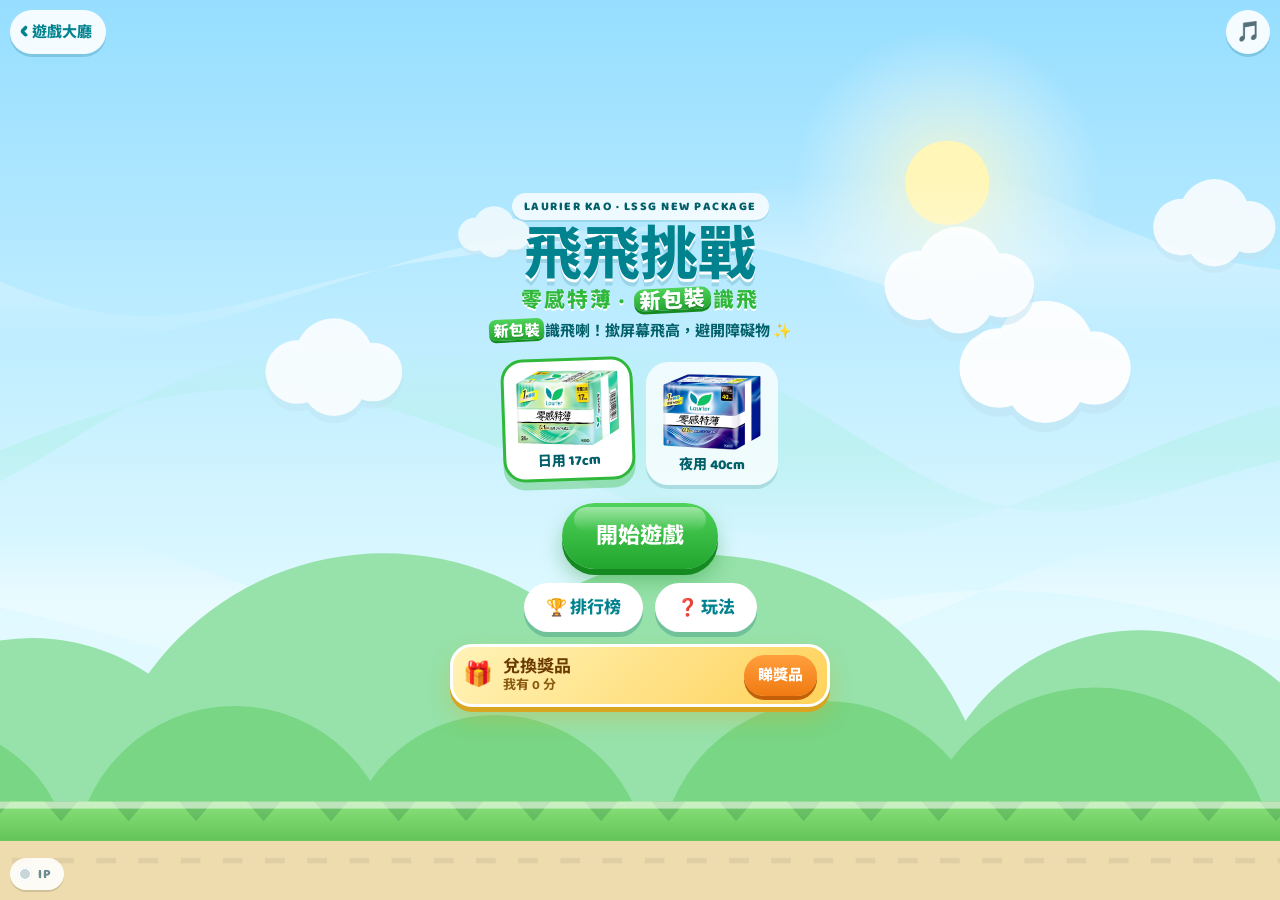
==== commit 177204a1: "兌換畫面刪走「每人限換一次」字眼 Co-Authored-By: Claude Opus 5.5 <noreply@anthropic.com> Claude-Session: https://cla" ====
--- a/fly/index.html
+++ b/fly/index.html
@@ -118,7 +118,7 @@
 <script src="../shared/common.js?v=18"></script>
 <script src="../shared/share.js?v=18"></script>
 <script src="../shared/spotlight.js?v=19"></script>
-<script src="../shared/rewards.js?v=18"></script>
+<script src="../shared/rewards.js?v=20"></script>
 <script src="game.js?v=19"></script>
 </body>
 </html>
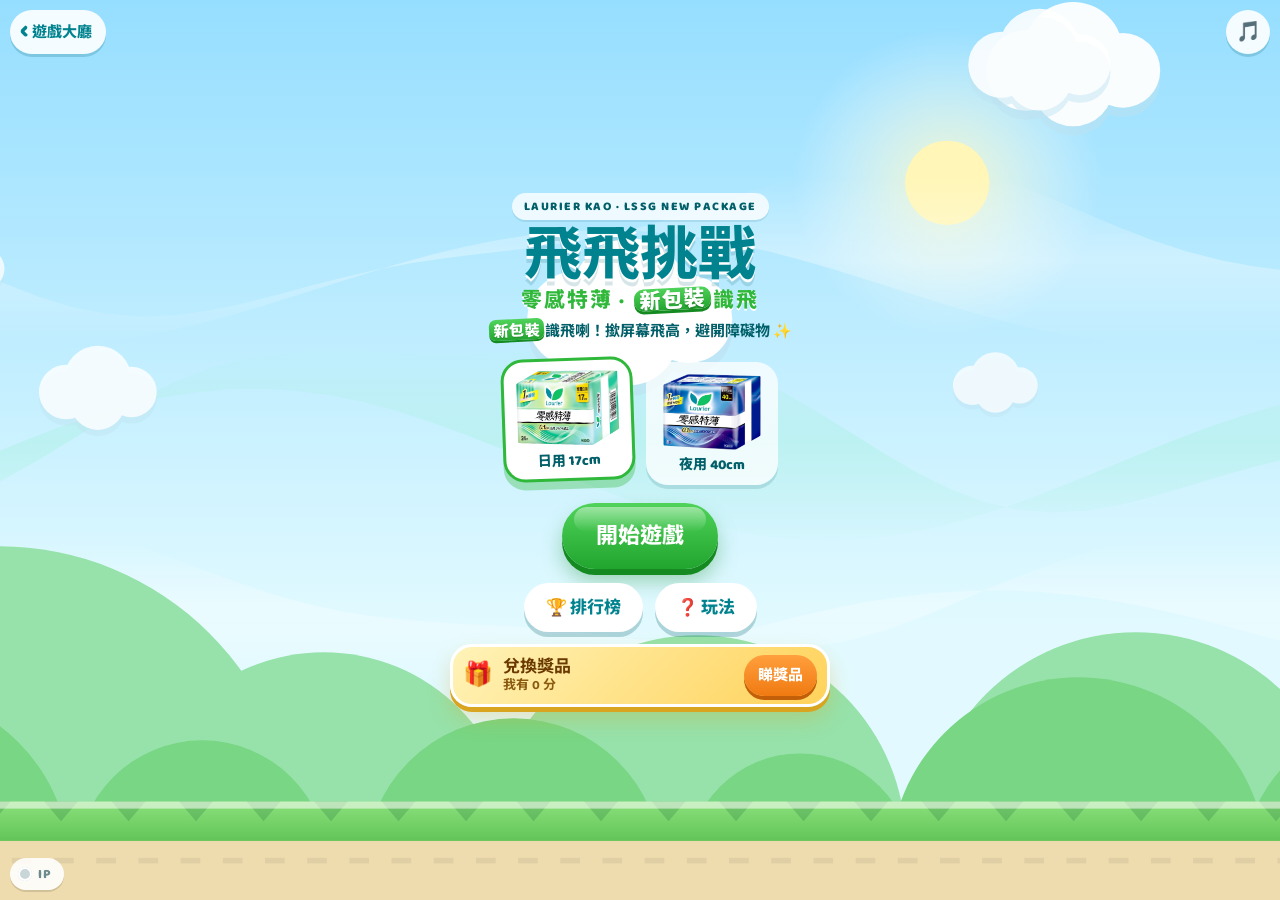
==== commit 2ac2ec3e: "換獎改為扣分制：每次兌換扣除所需積分，冇次數限制 - Apps Script：可用積分 = 累計賺取 − 已扣除；Redeem 分頁加「扣除積分」欄；取消每人每款限換一次 - 兌換畫面顯示「我的積分」" ====
--- a/fly/index.html
+++ b/fly/index.html
@@ -14,7 +14,7 @@
 <link rel="preconnect" href="https://fonts.googleapis.com">
 <link rel="preconnect" href="https://fonts.gstatic.com" crossorigin>
 <link href="https://fonts.googleapis.com/css2?family=Baloo+2:wght@600;800&family=Noto+Sans+HK:wght@500;700;900&display=swap" rel="stylesheet">
-<link rel="stylesheet" href="../shared/common.css?v=19">
+<link rel="stylesheet" href="../shared/common.css?v=21">
 <link rel="stylesheet" href="../shared/ip.css?v=18">
 <script src="../shared/ip.js?v=18"></script>
 <link rel="stylesheet" href="style.css?v=18">
@@ -108,7 +108,7 @@
       <li>🙌 唔撳就會慢慢跌落嚟。</li>
       <li>🌿 每穿過一組障礙物加 1 分。</li>
       <li>⚡ 越飛越快，空位亦會越嚟越窄！</li>
-      <li>🏆 每得 1 分，你嘅累計積分就加 1 分（全年累計）；儲夠積分可以喺遊戲大廳換獎品！</li>
+      <li>🏆 每得 1 分，你嘅積分就加 1 分；儲夠積分可以喺「🎁 兌換獎品」換獎品，換咗會扣分，再儲可以再換！</li>
     </ol>
     <button class="btn small" type="button" data-close>明白！</button>
   </div>
@@ -118,7 +118,7 @@
 <script src="../shared/common.js?v=18"></script>
 <script src="../shared/share.js?v=18"></script>
 <script src="../shared/spotlight.js?v=19"></script>
-<script src="../shared/rewards.js?v=20"></script>
+<script src="../shared/rewards.js?v=21"></script>
 <script src="game.js?v=19"></script>
 </body>
 </html>
--- a/shared/common.css
+++ b/shared/common.css
@@ -314,3 +314,5 @@
   text-shadow: 0 .06em 0 rgba(0,0,0,.18);
 }
 html.ip .np { background: linear-gradient(180deg, #ff8fbe, #e0457b); box-shadow: 0 .14em 0 #b8325f; }
+.redeem-cost { margin: 10px 0 0; padding: 8px 10px; border-radius: 12px; background: #fff4c2; font-weight: 700; font-size: 14px; text-align: center; color: #6b3a00; }
+.redeem-cost b { font-size: 17px; }
